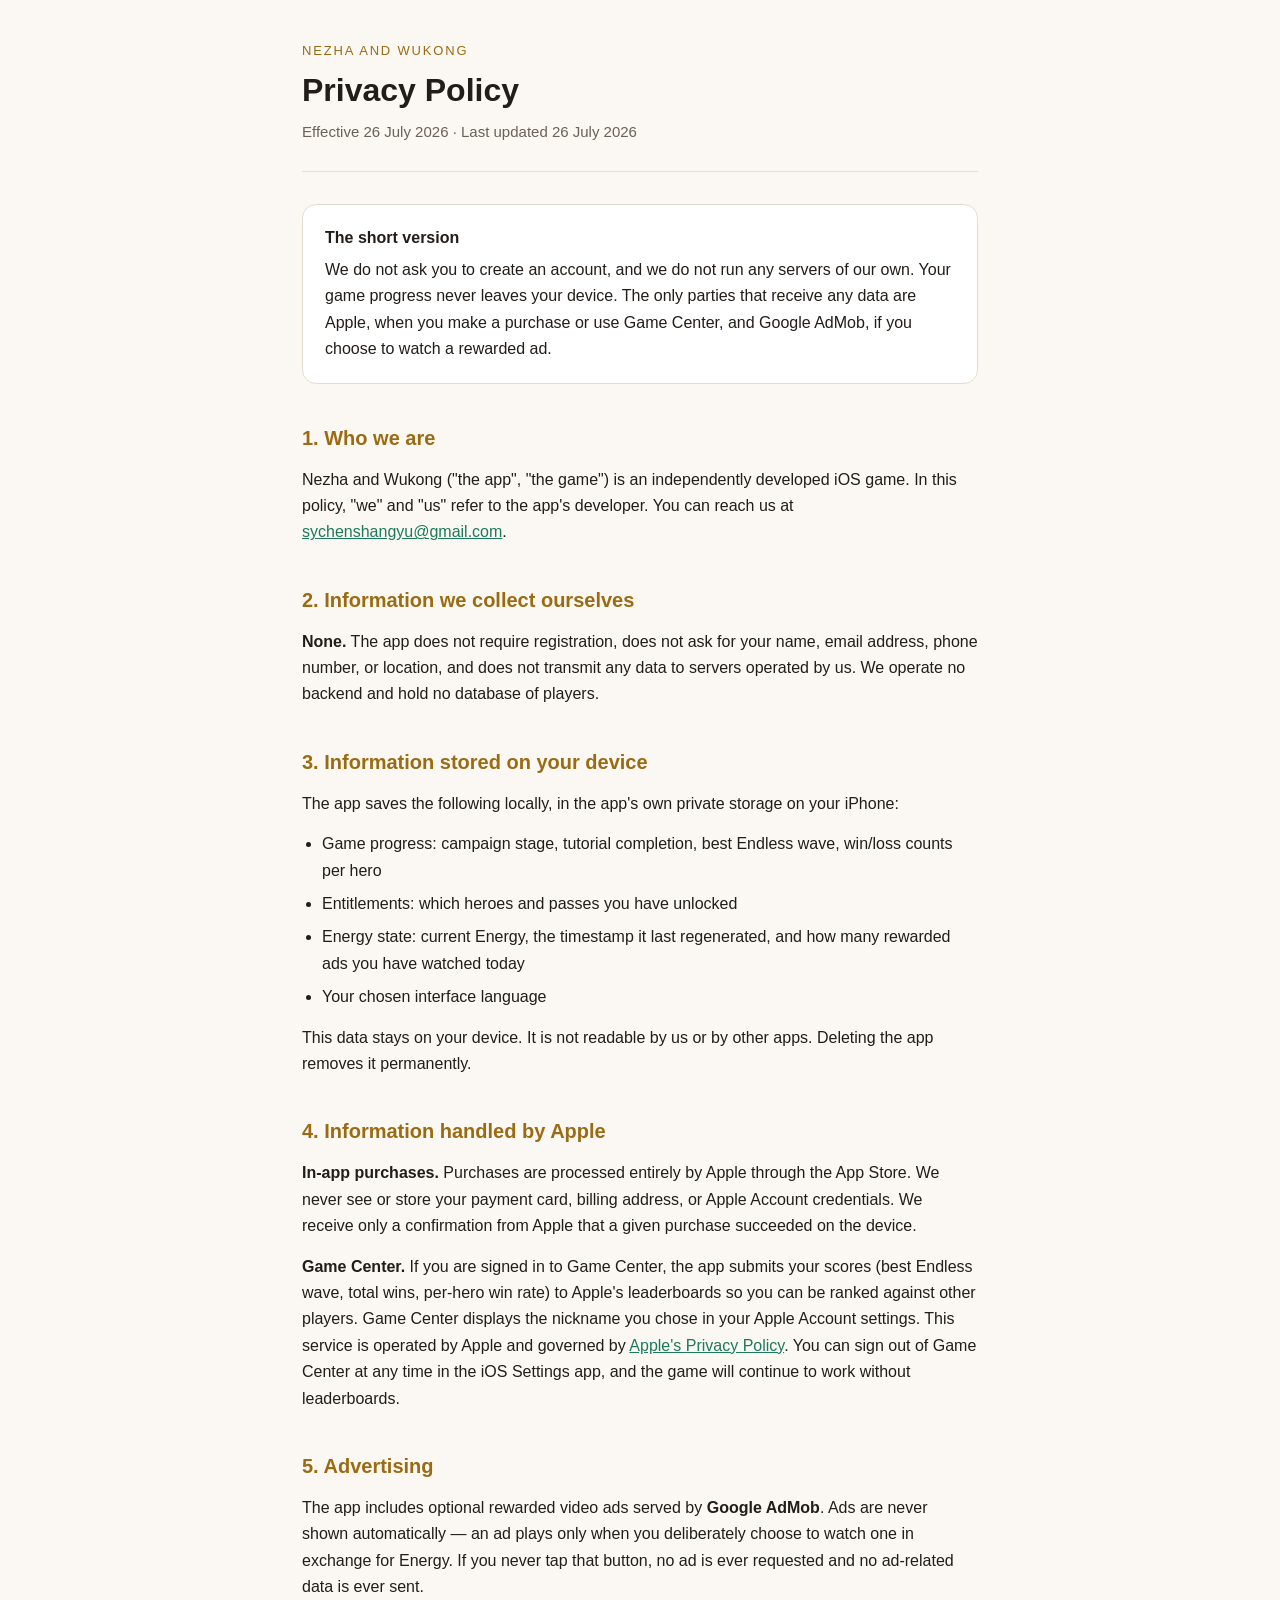
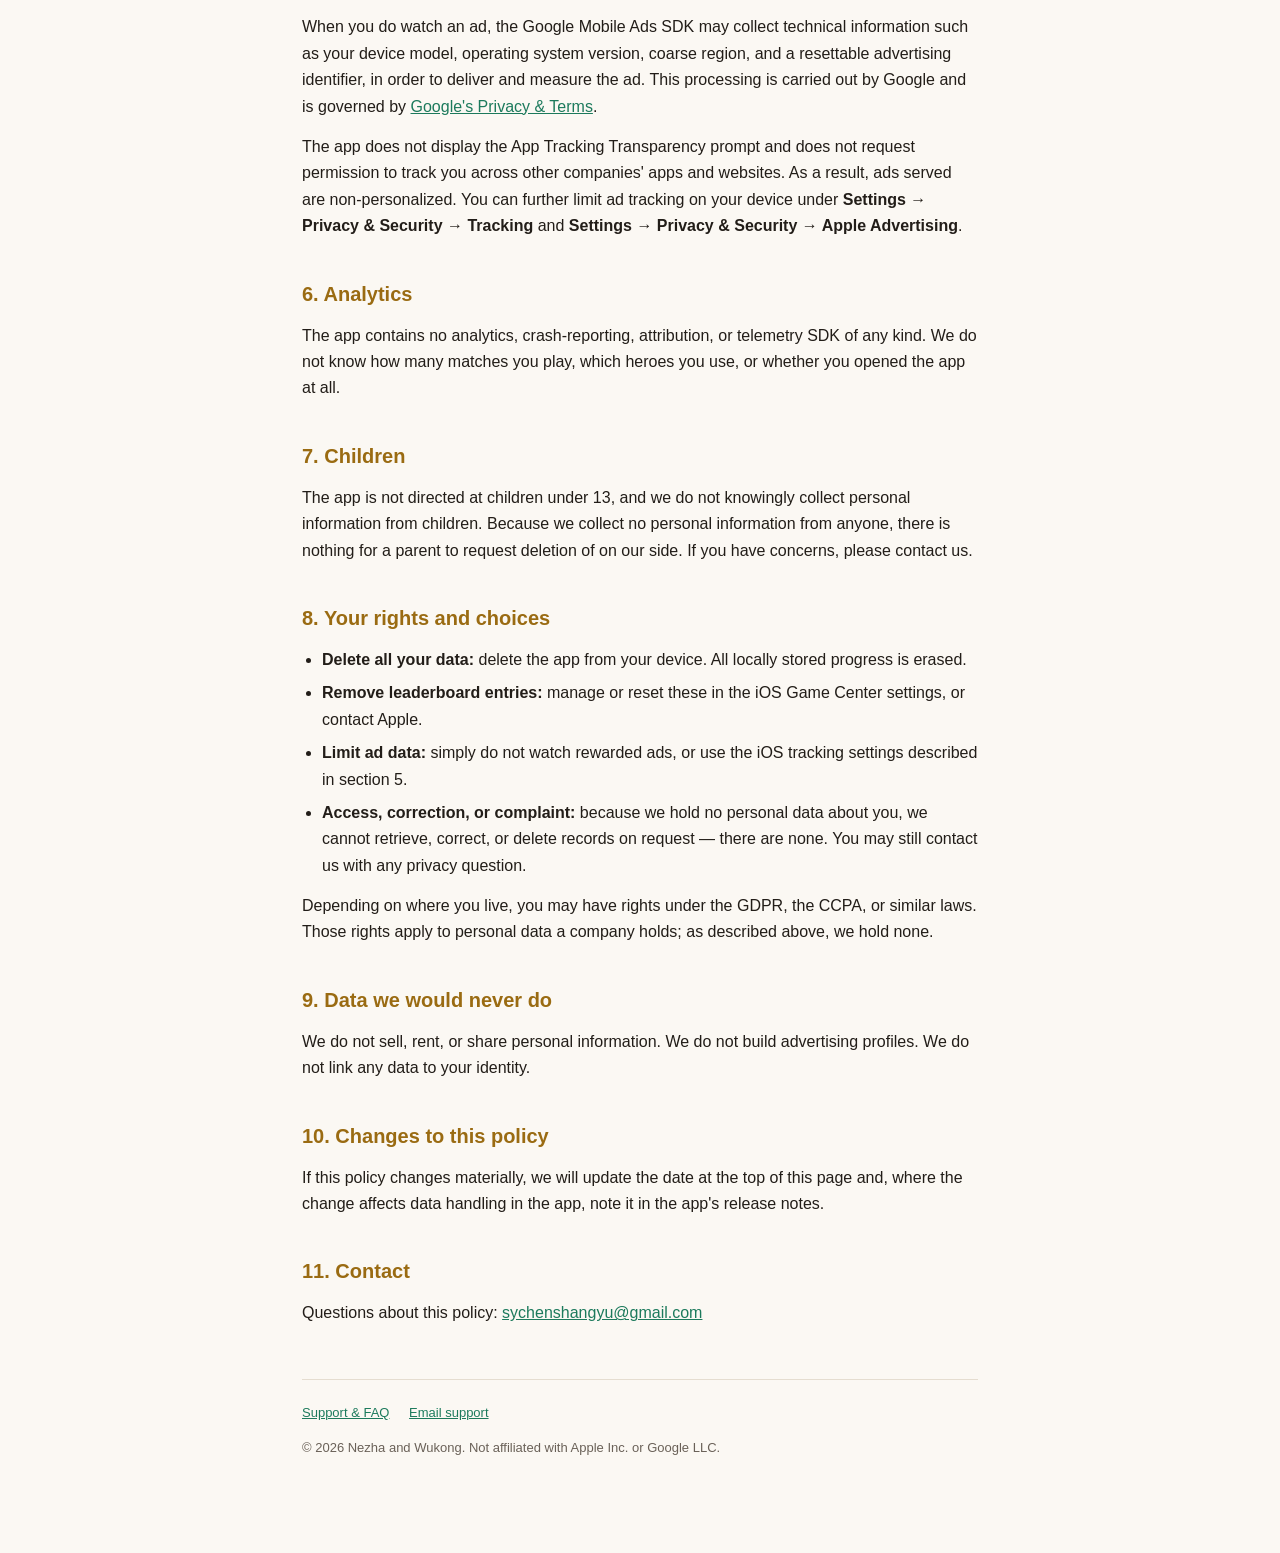
==== nezha-wukong/privacy.html @ 6865eb24 "Support and privacy pages for Nezha and Wukong" ====
<!doctype html>
<html lang="en">
<head>
<meta charset="utf-8">
<meta name="viewport" content="width=device-width,initial-scale=1">
<title>Nezha and Wukong — Privacy Policy</title>
<meta name="description" content="Privacy policy for the iOS game Nezha and Wukong.">
<link rel="stylesheet" href="style.css">
</head>
<body>
<div class="wrap">

<header>
  <p class="eyebrow">Nezha and Wukong</p>
  <h1>Privacy Policy</h1>
  <p class="tag">Effective 26 July 2026 &middot; Last updated 26 July 2026</p>
</header>

<div class="card">
  <h3>The short version</h3>
  <p style="margin:0">We do not ask you to create an account, and we do not run any servers of our own. Your game progress never leaves your device. The only parties that receive any data are Apple, when you make a purchase or use Game Center, and Google AdMob, if you choose to watch a rewarded ad.</p>
</div>

<h2>1. Who we are</h2>
<p>Nezha and Wukong ("the app", "the game") is an independently developed iOS game. In this policy, "we" and "us" refer to the app's developer. You can reach us at <a href="mailto:sychenshangyu@gmail.com">sychenshangyu@gmail.com</a>.</p>

<h2>2. Information we collect ourselves</h2>
<p><strong>None.</strong> The app does not require registration, does not ask for your name, email address, phone number, or location, and does not transmit any data to servers operated by us. We operate no backend and hold no database of players.</p>

<h2>3. Information stored on your device</h2>
<p>The app saves the following locally, in the app's own private storage on your iPhone:</p>
<ul>
  <li>Game progress: campaign stage, tutorial completion, best Endless wave, win/loss counts per hero</li>
  <li>Entitlements: which heroes and passes you have unlocked</li>
  <li>Energy state: current Energy, the timestamp it last regenerated, and how many rewarded ads you have watched today</li>
  <li>Your chosen interface language</li>
</ul>
<p>This data stays on your device. It is not readable by us or by other apps. Deleting the app removes it permanently.</p>

<h2>4. Information handled by Apple</h2>
<p><strong>In-app purchases.</strong> Purchases are processed entirely by Apple through the App Store. We never see or store your payment card, billing address, or Apple Account credentials. We receive only a confirmation from Apple that a given purchase succeeded on the device.</p>
<p><strong>Game Center.</strong> If you are signed in to Game Center, the app submits your scores (best Endless wave, total wins, per-hero win rate) to Apple's leaderboards so you can be ranked against other players. Game Center displays the nickname you chose in your Apple Account settings. This service is operated by Apple and governed by <a href="https://www.apple.com/legal/privacy/">Apple's Privacy Policy</a>. You can sign out of Game Center at any time in the iOS Settings app, and the game will continue to work without leaderboards.</p>

<h2>5. Advertising</h2>
<p>The app includes optional rewarded video ads served by <strong>Google AdMob</strong>. Ads are never shown automatically — an ad plays only when you deliberately choose to watch one in exchange for Energy. If you never tap that button, no ad is ever requested and no ad-related data is ever sent.</p>
<p>When you do watch an ad, the Google Mobile Ads SDK may collect technical information such as your device model, operating system version, coarse region, and a resettable advertising identifier, in order to deliver and measure the ad. This processing is carried out by Google and is governed by <a href="https://policies.google.com/technologies/partner-sites">Google's Privacy &amp; Terms</a>.</p>
<p>The app does not display the App Tracking Transparency prompt and does not request permission to track you across other companies' apps and websites. As a result, ads served are non-personalized. You can further limit ad tracking on your device under <strong>Settings &rarr; Privacy &amp; Security &rarr; Tracking</strong> and <strong>Settings &rarr; Privacy &amp; Security &rarr; Apple Advertising</strong>.</p>

<h2>6. Analytics</h2>
<p>The app contains no analytics, crash-reporting, attribution, or telemetry SDK of any kind. We do not know how many matches you play, which heroes you use, or whether you opened the app at all.</p>

<h2>7. Children</h2>
<p>The app is not directed at children under 13, and we do not knowingly collect personal information from children. Because we collect no personal information from anyone, there is nothing for a parent to request deletion of on our side. If you have concerns, please contact us.</p>

<h2>8. Your rights and choices</h2>
<ul>
  <li><strong>Delete all your data:</strong> delete the app from your device. All locally stored progress is erased.</li>
  <li><strong>Remove leaderboard entries:</strong> manage or reset these in the iOS Game Center settings, or contact Apple.</li>
  <li><strong>Limit ad data:</strong> simply do not watch rewarded ads, or use the iOS tracking settings described in section 5.</li>
  <li><strong>Access, correction, or complaint:</strong> because we hold no personal data about you, we cannot retrieve, correct, or delete records on request — there are none. You may still contact us with any privacy question.</li>
</ul>
<p>Depending on where you live, you may have rights under the GDPR, the CCPA, or similar laws. Those rights apply to personal data a company holds; as described above, we hold none.</p>

<h2>9. Data we would never do</h2>
<p>We do not sell, rent, or share personal information. We do not build advertising profiles. We do not link any data to your identity.</p>

<h2>10. Changes to this policy</h2>
<p>If this policy changes materially, we will update the date at the top of this page and, where the change affects data handling in the app, note it in the app's release notes.</p>

<h2>11. Contact</h2>
<p>Questions about this policy: <a href="mailto:sychenshangyu@gmail.com">sychenshangyu@gmail.com</a></p>

<footer>
  <a href="index.html">Support &amp; FAQ</a>
  <a href="mailto:sychenshangyu@gmail.com">Email support</a>
  <p style="margin-top:14px">&copy; 2026 Nezha and Wukong. Not affiliated with Apple Inc. or Google LLC.</p>
</footer>

</div>
</body>
</html>
---- nezha-wukong/style.css ----
:root{
  --bg:#0d0b12; --bg2:#151120; --ink:#f2ece2; --dim:#a89f92;
  --gold:#e8b44a; --jade:#4fb894; --line:#2a2436;
}
*{box-sizing:border-box}
body{
  margin:0; background:var(--bg); color:var(--ink);
  font:16px/1.65 -apple-system,BlinkMacSystemFont,"Segoe UI",Roboto,"Helvetica Neue",Arial,sans-serif;
  -webkit-text-size-adjust:100%;
}
.wrap{max-width:720px; margin:0 auto; padding:40px 22px 80px}
header{border-bottom:1px solid var(--line); padding-bottom:26px; margin-bottom:32px}
.eyebrow{color:var(--gold); font-size:13px; letter-spacing:.14em; text-transform:uppercase; margin:0 0 10px}
h1{font-size:32px; line-height:1.2; margin:0 0 10px; font-weight:700}
h2{font-size:20px; margin:38px 0 12px; color:var(--gold); font-weight:650}
h3{font-size:16px; margin:26px 0 6px; font-weight:650}
.tag{color:var(--dim); margin:0; font-size:15px}
p{margin:0 0 14px}
ul{margin:0 0 14px; padding-left:20px}
li{margin-bottom:7px}
a{color:var(--jade)}
a:hover{color:var(--gold)}
.card{
  background:var(--bg2); border:1px solid var(--line); border-radius:14px;
  padding:20px 22px; margin:0 0 18px;
}
.card h3{margin-top:0}
.contact{
  background:linear-gradient(135deg,rgba(232,180,74,.12),rgba(79,184,148,.08));
  border:1px solid rgba(232,180,74,.32);
}
.mail{font-size:19px; font-weight:650; word-break:break-all}
footer{
  margin-top:52px; padding-top:22px; border-top:1px solid var(--line);
  color:var(--dim); font-size:13px;
}
footer a{margin-right:16px}
code{background:#221c30; padding:2px 6px; border-radius:5px; font-size:14px}
@media (prefers-color-scheme:light){
  :root{--bg:#fbf8f3; --bg2:#fff; --ink:#221d18; --dim:#6a6158; --line:#e5ddd0; --gold:#9a6b12; --jade:#1c7a5c}
  code{background:#efe9dd}
}
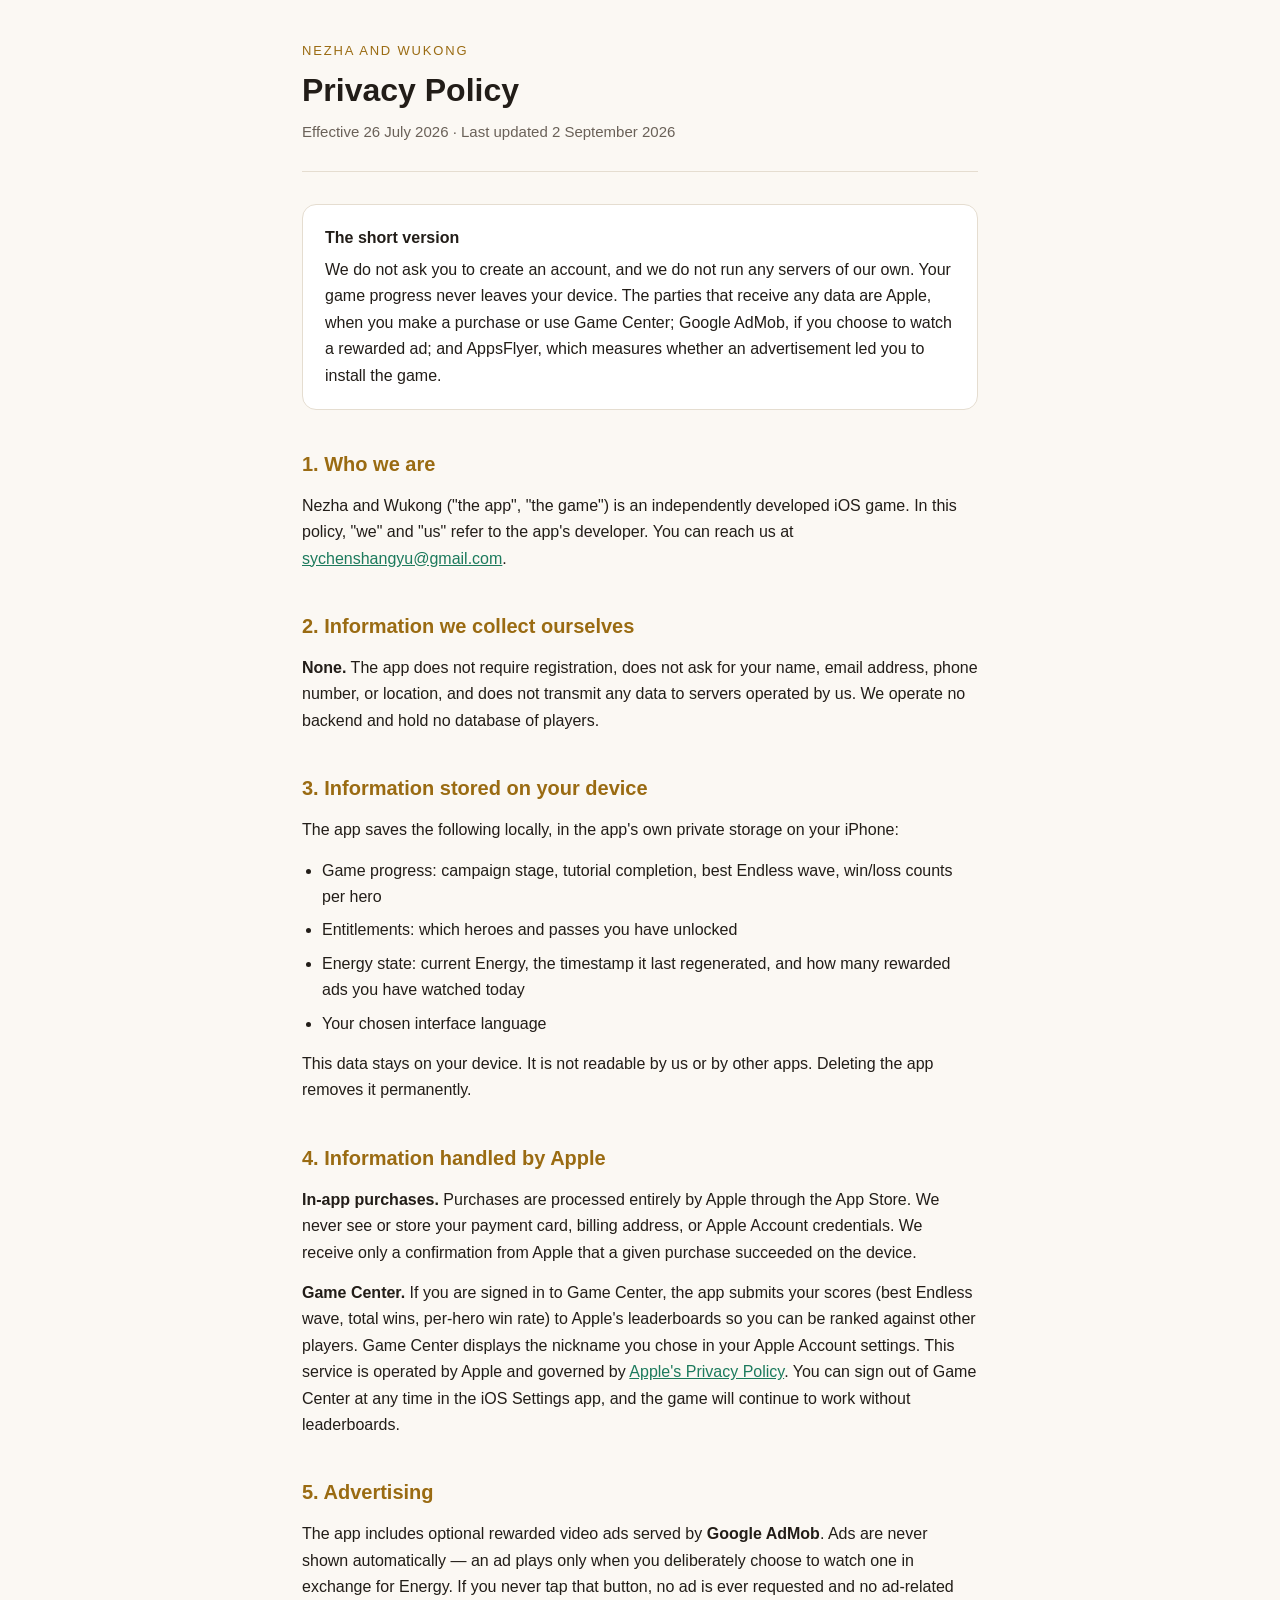
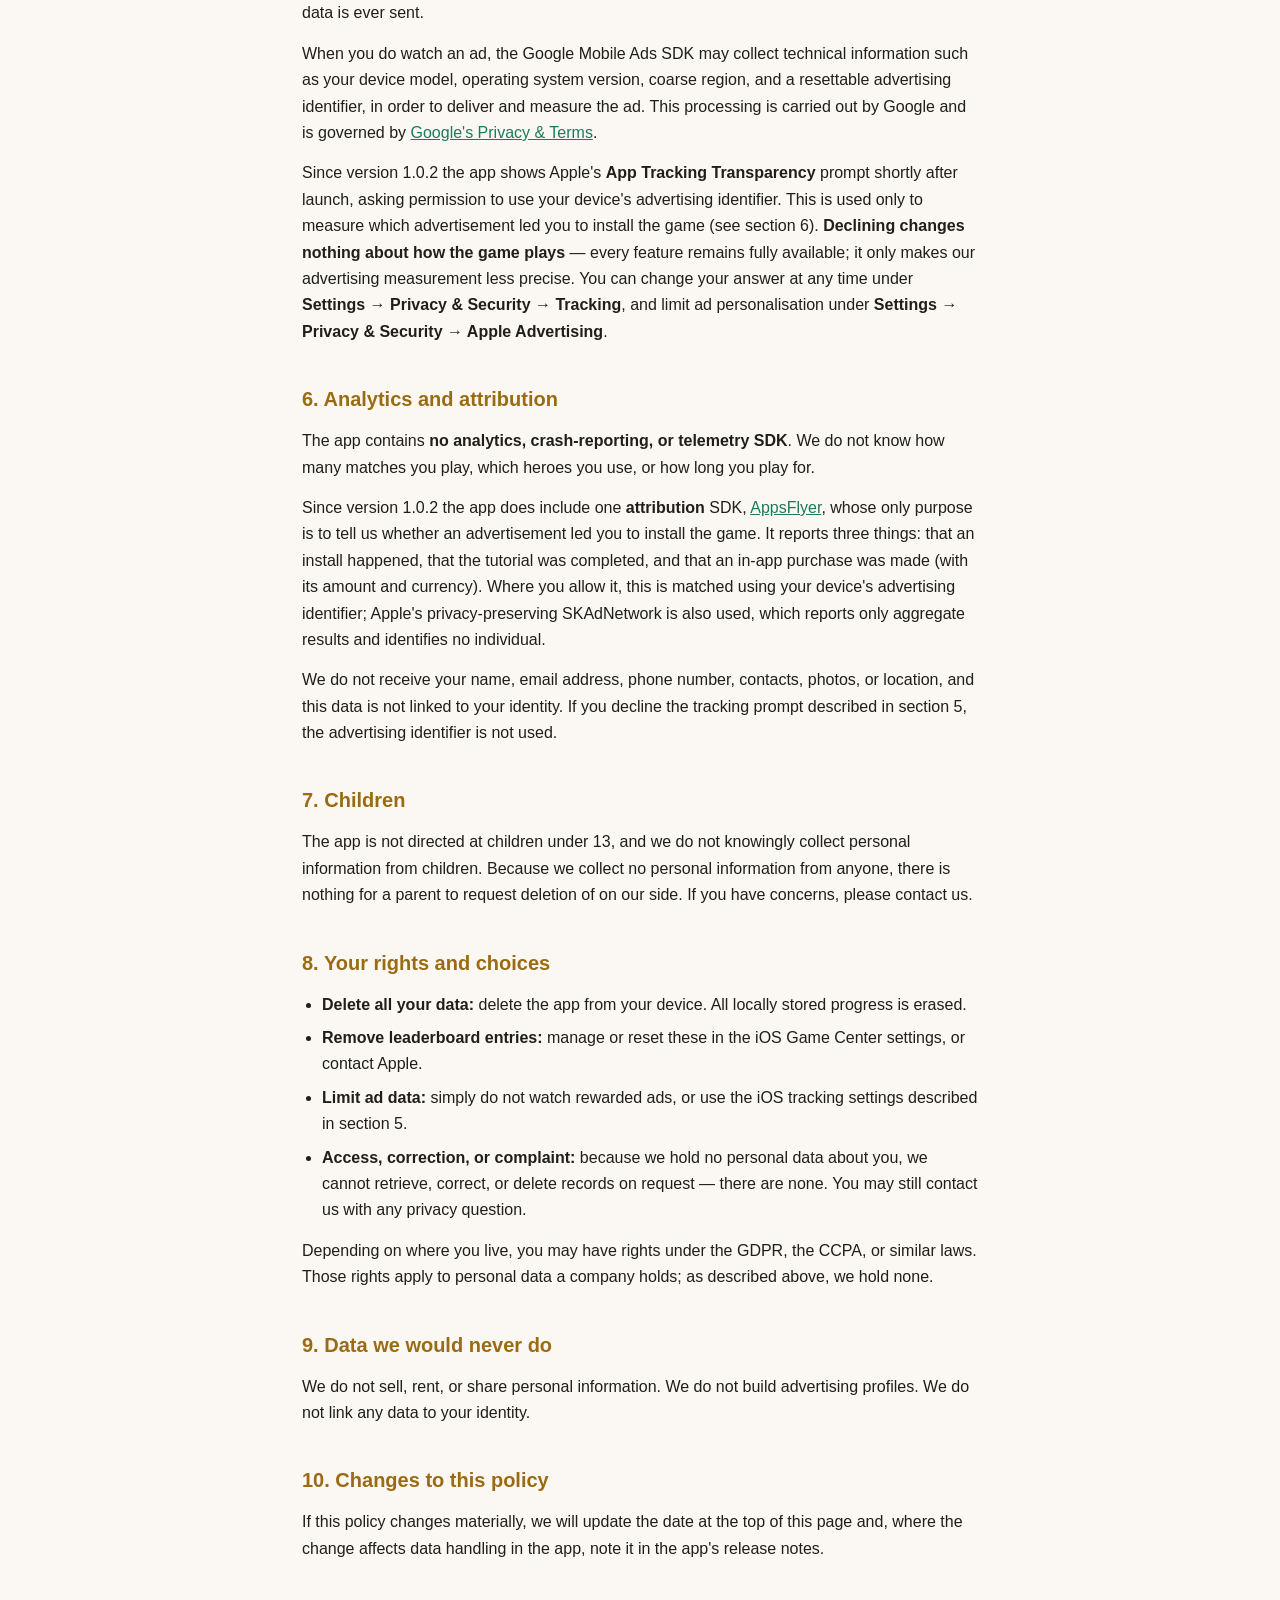
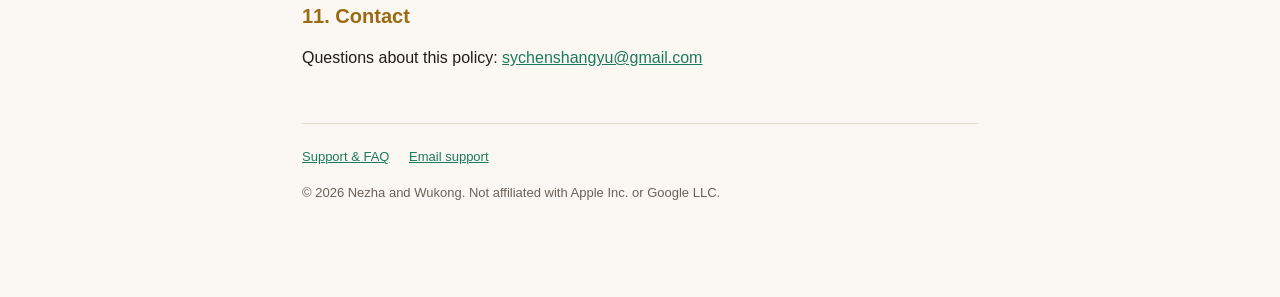
==== commit e650ad4b: "Privacy policy: disclose AppsFlyer attribution and ATT (v1.0.2) v1.0.2 adds the AppsFlyer SDK and Ap" ====
--- a/nezha-wukong/privacy.html
+++ b/nezha-wukong/privacy.html
@@ -13,12 +13,12 @@
 <header>
   <p class="eyebrow">Nezha and Wukong</p>
   <h1>Privacy Policy</h1>
-  <p class="tag">Effective 26 July 2026 &middot; Last updated 26 July 2026</p>
+  <p class="tag">Effective 26 July 2026 &middot; Last updated 2 September 2026</p>
 </header>
 
 <div class="card">
   <h3>The short version</h3>
-  <p style="margin:0">We do not ask you to create an account, and we do not run any servers of our own. Your game progress never leaves your device. The only parties that receive any data are Apple, when you make a purchase or use Game Center, and Google AdMob, if you choose to watch a rewarded ad.</p>
+  <p style="margin:0">We do not ask you to create an account, and we do not run any servers of our own. Your game progress never leaves your device. The parties that receive any data are Apple, when you make a purchase or use Game Center; Google AdMob, if you choose to watch a rewarded ad; and AppsFlyer, which measures whether an advertisement led you to install the game.</p>
 </div>
 
 <h2>1. Who we are</h2>
@@ -44,10 +44,12 @@
 <h2>5. Advertising</h2>
 <p>The app includes optional rewarded video ads served by <strong>Google AdMob</strong>. Ads are never shown automatically — an ad plays only when you deliberately choose to watch one in exchange for Energy. If you never tap that button, no ad is ever requested and no ad-related data is ever sent.</p>
 <p>When you do watch an ad, the Google Mobile Ads SDK may collect technical information such as your device model, operating system version, coarse region, and a resettable advertising identifier, in order to deliver and measure the ad. This processing is carried out by Google and is governed by <a href="https://policies.google.com/technologies/partner-sites">Google's Privacy &amp; Terms</a>.</p>
-<p>The app does not display the App Tracking Transparency prompt and does not request permission to track you across other companies' apps and websites. As a result, ads served are non-personalized. You can further limit ad tracking on your device under <strong>Settings &rarr; Privacy &amp; Security &rarr; Tracking</strong> and <strong>Settings &rarr; Privacy &amp; Security &rarr; Apple Advertising</strong>.</p>
+<p>Since version 1.0.2 the app shows Apple's <strong>App Tracking Transparency</strong> prompt shortly after launch, asking permission to use your device's advertising identifier. This is used only to measure which advertisement led you to install the game (see section 6). <strong>Declining changes nothing about how the game plays</strong> — every feature remains fully available; it only makes our advertising measurement less precise. You can change your answer at any time under <strong>Settings &rarr; Privacy &amp; Security &rarr; Tracking</strong>, and limit ad personalisation under <strong>Settings &rarr; Privacy &amp; Security &rarr; Apple Advertising</strong>.</p>
 
-<h2>6. Analytics</h2>
-<p>The app contains no analytics, crash-reporting, attribution, or telemetry SDK of any kind. We do not know how many matches you play, which heroes you use, or whether you opened the app at all.</p>
+<h2>6. Analytics and attribution</h2>
+<p>The app contains <strong>no analytics, crash-reporting, or telemetry SDK</strong>. We do not know how many matches you play, which heroes you use, or how long you play for.</p>
+<p>Since version 1.0.2 the app does include one <strong>attribution</strong> SDK, <a href="https://www.appsflyer.com/legal/services-privacy-policy/">AppsFlyer</a>, whose only purpose is to tell us whether an advertisement led you to install the game. It reports three things: that an install happened, that the tutorial was completed, and that an in-app purchase was made (with its amount and currency). Where you allow it, this is matched using your device's advertising identifier; Apple's privacy-preserving SKAdNetwork is also used, which reports only aggregate results and identifies no individual.</p>
+<p>We do not receive your name, email address, phone number, contacts, photos, or location, and this data is not linked to your identity. If you decline the tracking prompt described in section 5, the advertising identifier is not used.</p>
 
 <h2>7. Children</h2>
 <p>The app is not directed at children under 13, and we do not knowingly collect personal information from children. Because we collect no personal information from anyone, there is nothing for a parent to request deletion of on our side. If you have concerns, please contact us.</p>
